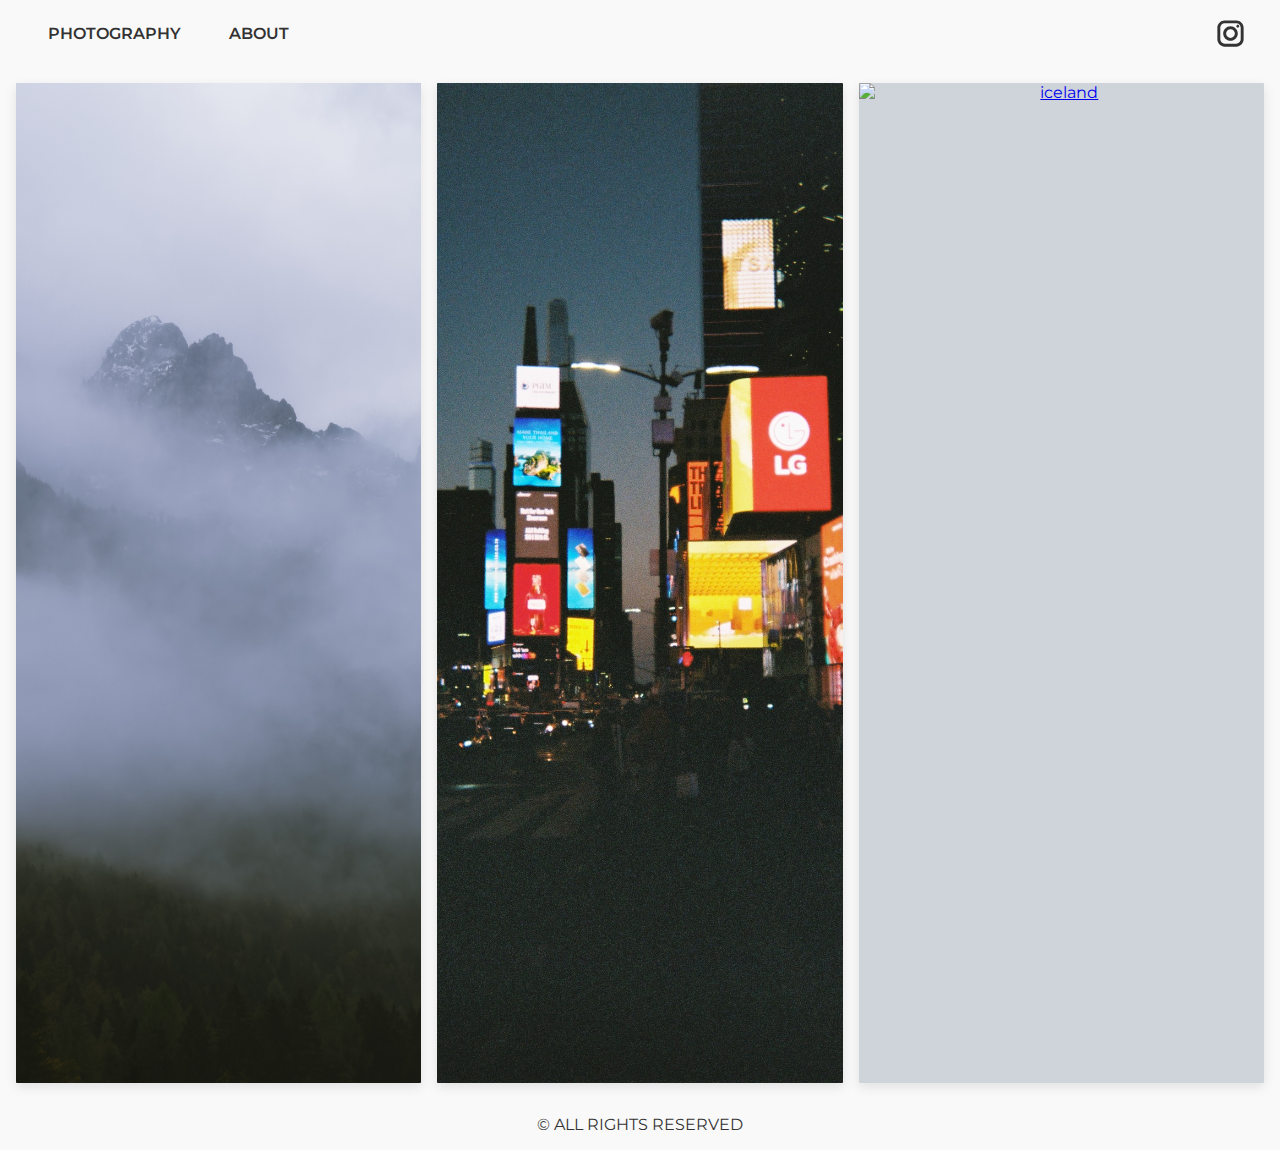
==== index.html @ f32a256e "first commit" ====
<!DOCTYPE html>
<html lang="en">

<head>
    <meta charset="UTF-8">
    <meta name="viewport" content="width=device-width, initial-scale=1.0">
    <title>@joaoamgaspar - work</title>
    <link href="https://fonts.googleapis.com/css2?family=Montserrat:wght@400;700&display=swap" rel="stylesheet">
    <link rel="stylesheet" href="css/styles.css"> <!-- Link to the updated CSS file -->
</head>

<body>
    <header>
        <nav>
            <ul>
                <li><a href="index.html">PHOTOGRAPHY</a></li>
                <li><a href="about.html">ABOUT</a></li>
            </ul>
            <!-- Instagram Icon -->
            <a href="https://www.instagram.com/joaoamgaspar" target="_blank" class="instagram-link"
                aria-label="Visit my Instagram profile">
                <img src="assets/icons8-instagram.svg" alt="Instagram" class="instagram-icon">
            </a>
        </nav>
    </header>
    <main>
        <div class="photo-grid-placeholder">
            <a class="grid-item" href="slovenia.html">
                <img src="images/slovenia/slovenia-001.jpg" alt="slovenia">
                <div class="photo-text">
                    <div class="location">SLOVENIA</div>
                    <div class="year">2024</div>
                </div>
            </a>
            <a class="grid-item" href="newyork35.html">
                <img src="images/nyc35mm/nyc-001.JPG" alt="newyork35">
                <div class="photo-text">
                    <div class="location">NEW YORK 35MM</div>
                    <div class="year">2024</div>
                </div>
            </a>
            <a class="grid-item" href="slovenia.html">
                <img src="images/iceland/iceland-001.jpg" alt="iceland">
                <div class="photo-text">
                    <div class="location">ICELAND</div>
                    <div class="year">2023</div>
                </div>
            </a>
            <!-- Add more images as needed -->
        </div>
    </main>


    <footer>
        <p>&copy; ALL RIGHTS RESERVED</p>
    </footer>

    <script src="script.js"></script>

</body>

</html>
---- css/styles.css ----
/* General Styles */
* {
    margin: 0;
    padding: 0;
    box-sizing: border-box;
}

body {
    font-family: 'Montserrat', sans-serif;
    background-color: #f9f9f9;
    display: flex;
    flex-direction: column;
    min-height: 100vh; /* Ensures the page fills the viewport */
    color: #333;
    justify-content: center;
}

/* Header */
header {
    background-color: #f9f9f9;
    color: #333;
    text-align: center;
    font-weight: bold; /* Make the header text bold */    
}

header h1 {
    font-size: 1.8rem;
    margin: 0; /* Remove default margin from header text */
}

/* Navigation Bar Styles */
nav {
    display: flex;
    justify-content: space-between; /* Push navigation items and Instagram to opposite sides */
    align-items: center;
    padding: 1rem 2rem;
}

/* Instagram Icon Link */
.instagram-link {
    display: flex;
    align-items: center;
    justify-content: center;
    text-decoration: none; /* Remove underline */
}

/* Instagram Icon Styling */
.instagram-icon {
    width: 35px; /* Set the size of the Instagram icon */
    height: 35px; /* Maintain the aspect ratio */
    transition: transform 0.3s ease; /* Smooth hover effect */
}

.instagram-link:hover .instagram-icon {
    transform: scale(1.1); /* Slightly zoom the icon on hover */
}

nav ul {
    display: flex; /* Arrange list items in a row */
    list-style: none;
    gap: 1rem; /* Add space between links */
}

nav ul li a {
    text-decoration: none;
    color: #333;
    font-weight: 600;
    padding: 0.5rem 1rem;
    border-radius: 5px;
    transition: background-color 0.3s ease;
}

/* Main Section */
main {
    flex: 1; /* Ensures this section grows to fill remaining space */
    padding: 1rem;
    display: flex;
    flex-direction: column;
    justify-content: center;
    align-items: center;
    background-color: #f9f9f9;
    text-align: center;
    width: 100%;
    height: 100%;
}

/* Grid Layout */
.photo-grid-placeholder {
    display: grid; /* Use CSS Grid */
    grid-template-columns: repeat(3, 1fr); /* 3 equal columns */
    gap: 1rem; /* Space between grid items */
    padding: 0rem;
    justify-items: center; /* Center items in their grid cells */
}

/* Grid Item Styling */
.photo-grid-placeholder .grid-item {
    position: relative;
    width: 100%; /* Responsive width */
    max-width: 780px; /* Optional: limit the maximum width of each grid item */
    height: 1000px;
    aspect-ratio: 3 / 2; /* Maintain 3:2 aspect ratio */
    background-color: #ced4da; /* Placeholder background color */
    display: flex;
    justify-content: center;
    align-items: center;
    overflow: hidden; /* Crop overflowing content */
    transition: transform 0.3s ease; /* Smooth hover effect */
    box-shadow: 0 4px 12px rgba(0, 0, 0, 0.1); /* Optional shadow for depth */
    border-radius: 1px; /* Optional rounded corners */
}

/* Image Styling */
.photo-grid-placeholder .grid-item img {
    width: 100%; /* Ensure the image fills the width of the container */
    height: 100%; /* Ensure the image fills the height of the container */
    object-fit: cover; /* Ensures the image covers the entire grid item */
}

/* Hover Effects */
.photo-grid-placeholder .grid-item:hover {
    transform: scale(1.02); /* Slight zoom effect on hover */
}

/* Overlay Effect on Hover */
.photo-grid-placeholder .grid-item::before {
    content: '';
    position: absolute;
    top: 0;
    left: 0;
    right: 0;
    bottom: 0;
    background-color: rgba(0, 0, 0, 0.3); /* Semi-transparent dark overlay */
    opacity: 0; /* Hidden by default */
    transition: opacity 0.3s ease;
    z-index: 1;
}

.photo-grid-placeholder .grid-item:hover::before {
    opacity: 1; /* Show overlay on hover */
}

/* Text on Hover */
.photo-grid-placeholder .grid-item .photo-text {
    position: absolute;
    color: white;
    text-align: center;
    opacity: 0;
    transition: opacity 0.3s ease;
    z-index: 2;
}

.photo-grid-placeholder .grid-item:hover .photo-text {
    opacity: 1; /* Show text on hover */
}

/* City Name and Year Styling */
.photo-grid-placeholder .grid-item .photo-text .location {
    font-size: 1.5rem; /* Large font for the location name */
    font-weight: bold;
    margin-bottom: 0.5rem;
}

.photo-grid-placeholder .grid-item .photo-text .year {
    font-size: 1rem; /* Smaller font for the year */
}

.photo-feed {
    display: grid;
    grid-template-columns: repeat(auto-fill, minmax(150px, 1fr)); /* Create flexible grid with fixed photo sizes */
    gap: 0.5rem; /* Space between photos */
    max-width: 90%; /* Ensure grid is centered with margins */
}

.photo-item {
    width: 100%; /* Grid item fills its column */
    aspect-ratio: 1 / 1; /* Enforce square shape for all items */
    overflow: hidden; /* Hide any overflow */
    background-color: #e0e0e0; /* Fallback background if no image */
}

.photo-item img {
    width: 100%;
    height: 100%;
    object-fit: cover; /* Ensures the image fills the container without distortion */
    object-position: center; /* Center the image inside the grid item */
    transition: transform 0.2s ease; /* Optional hover effect */
}

/* Remove hover effects */
.photo-item img:hover {
    transform: none; /* Disable zoom */
}

/* Responsive Adjustments */

/* For tablets (max-width: 1024px) */
@media (max-width: 1024px) {
    .photo-grid-placeholder {
        grid-template-columns: repeat(2, 1fr); /* 2 columns on tablets */
    }

}

/* For mobile devices (max-width: 768px) */
@media (max-width: 768px) {
    .photo-grid-placeholder {
        grid-template-columns: 1fr; /* 1 column on mobile */
        gap: 0.5;
    }

    main {
        padding: 0rem; /* Reduce padding in main content */
    }
}

/* Footer */
footer {
    background-color: #f9f9f9;
    color: #333;
    text-align: center;
    padding: 1rem;
}
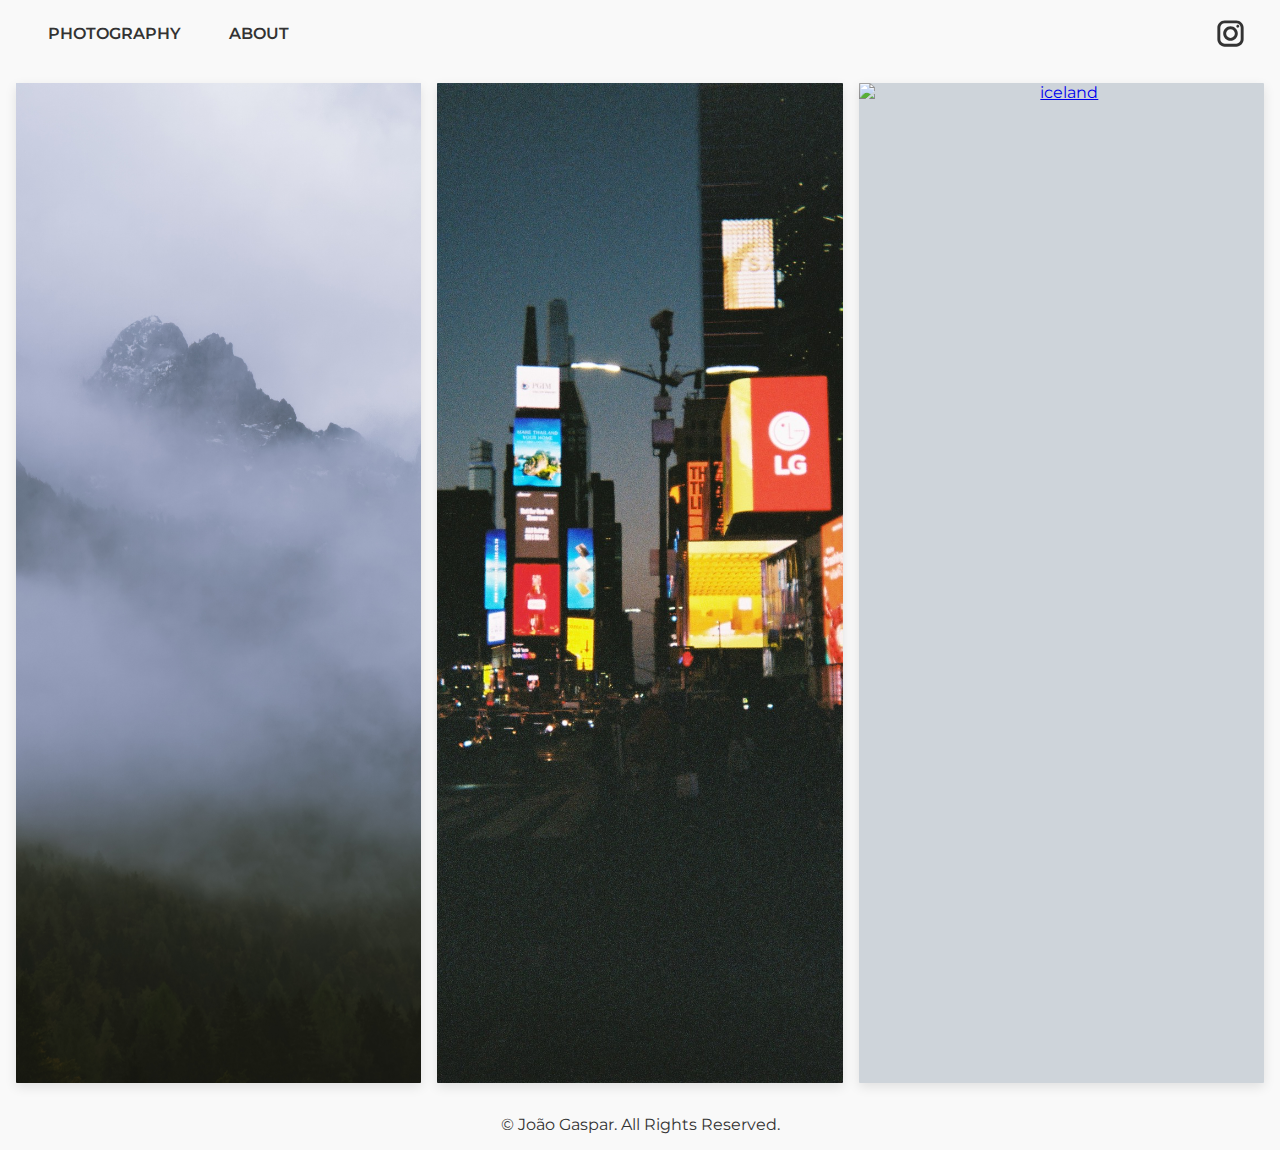
==== commit cf58b6e7: "changes to about section" ====
--- a/index.html
+++ b/index.html
@@ -52,7 +52,7 @@
 
 
     <footer>
-        <p>&copy; ALL RIGHTS RESERVED</p>
+        <p>&copy; João Gaspar. All Rights Reserved.</p>
     </footer>
 
     <script src="script.js"></script>
--- a/css/styles.css
+++ b/css/styles.css
@@ -192,6 +192,48 @@
     transform: none; /* Disable zoom */
 }
 
+/* About Me Section */
+.about-me {
+    display: flex;
+    flex-direction: column;
+    align-items: left;
+    justify-content: left;
+    text-align: left;
+    padding: 2rem;
+    background-color: #f9f9f9;
+}
+
+.about-content {
+    display: flex;
+    flex-direction: column;
+    align-items: center;
+    gap: 1.5rem; /* Space between image and text */
+    max-width: 750px; /* Restrict content width for readability */
+    margin: 0 auto; /* Center the content horizontally */
+}
+
+.profile-pic {
+    width: 1500px; /* Control image width */
+    height: 700px; /* Control image height */
+    object-fit: cover; /* Ensure the image maintains its aspect ratio */
+    box-shadow: 0 4px 12px rgba(0, 0, 0, 0.1); /* Optional: Add shadow for depth */
+    transition: transform 0.3s ease; /* Smooth zoom on hover */
+}
+
+.bio {
+    font-size: 1rem; /* Set font size for the bio */
+    line-height: 1.6; /* Improve text readability */
+    color: #555; /* Slightly lighter color for text */
+}
+
+/* Footer */
+footer {
+    background-color: #f9f9f9;
+    color: #333;
+    text-align: center;
+    padding: 1rem;
+}
+
 /* Responsive Adjustments */
 
 /* For tablets (max-width: 1024px) */
@@ -212,12 +254,4 @@
     main {
         padding: 0rem; /* Reduce padding in main content */
     }
-}
-
-/* Footer */
-footer {
-    background-color: #f9f9f9;
-    color: #333;
-    text-align: center;
-    padding: 1rem;
 }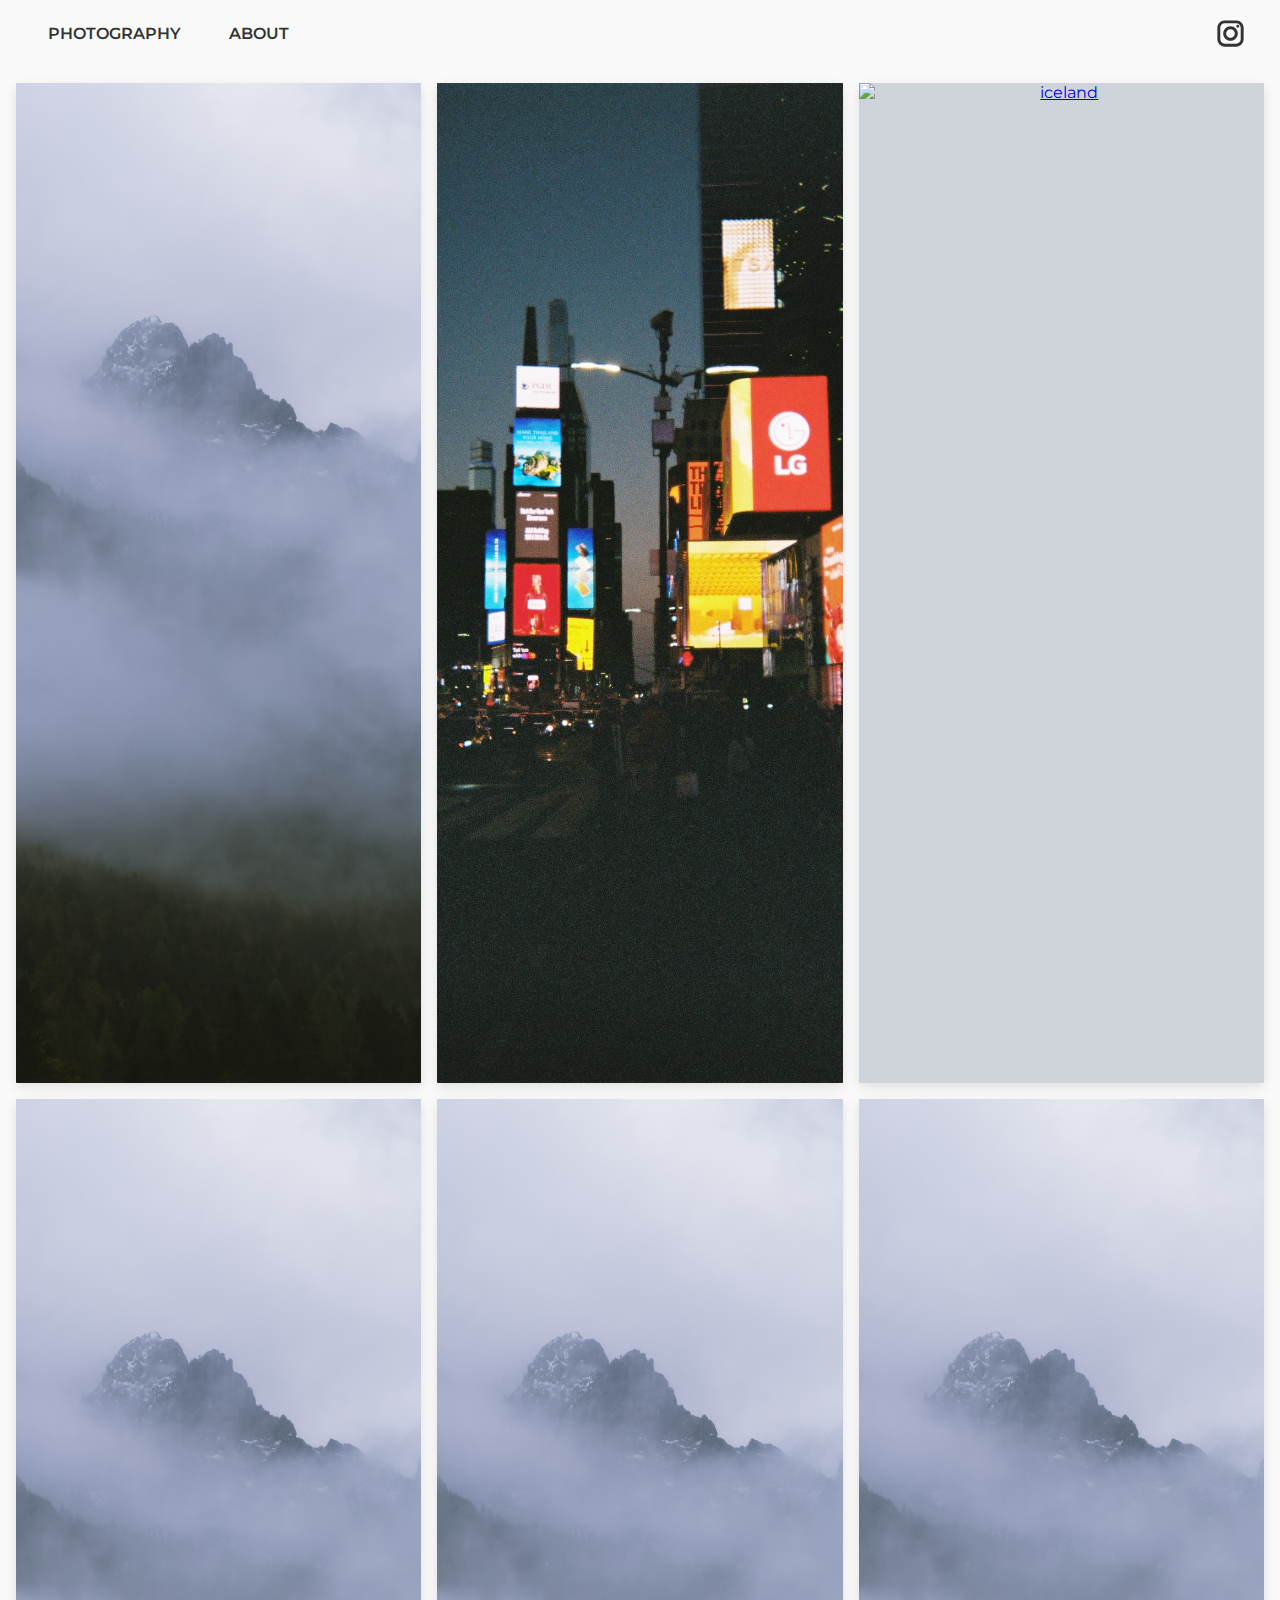
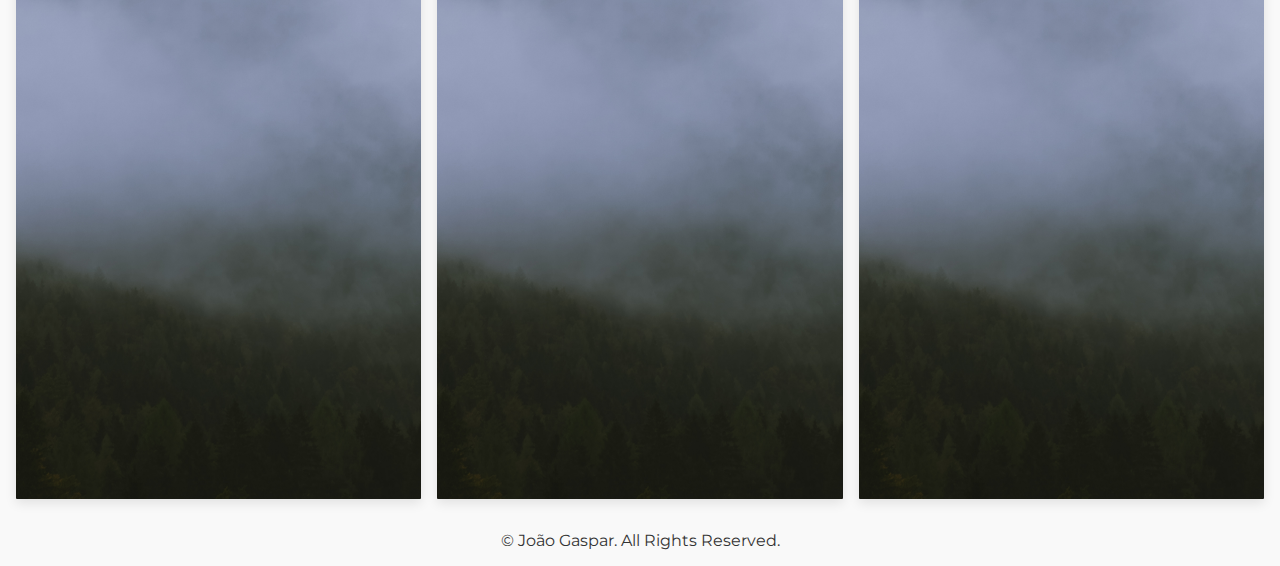
==== commit 440716e8: "added more locations" ====
--- a/index.html
+++ b/index.html
@@ -46,6 +46,27 @@
                     <div class="year">2023</div>
                 </div>
             </a>
+            <a class="grid-item" href="slovenia.html">
+                <img src="images/slovenia/slovenia-001.jpg" alt="slovenia">
+                <div class="photo-text">
+                    <div class="location">LONDON</div>
+                    <div class="year">2022</div>
+                </div>
+            </a>
+            <a class="grid-item" href="slovenia.html">
+                <img src="images/slovenia/slovenia-001.jpg" alt="slovenia">
+                <div class="photo-text">
+                    <div class="location">SCOTLAND</div>
+                    <div class="year">2019</div>
+                </div>
+            </a>
+            <a class="grid-item" href="slovenia.html">
+                <img src="images/slovenia/slovenia-001.jpg" alt="slovenia">
+                <div class="photo-text">
+                    <div class="location">PHILIPPINES</div>
+                    <div class="year">2018</div>
+                </div>
+            </a>
             <!-- Add more images as needed -->
         </div>
     </main>
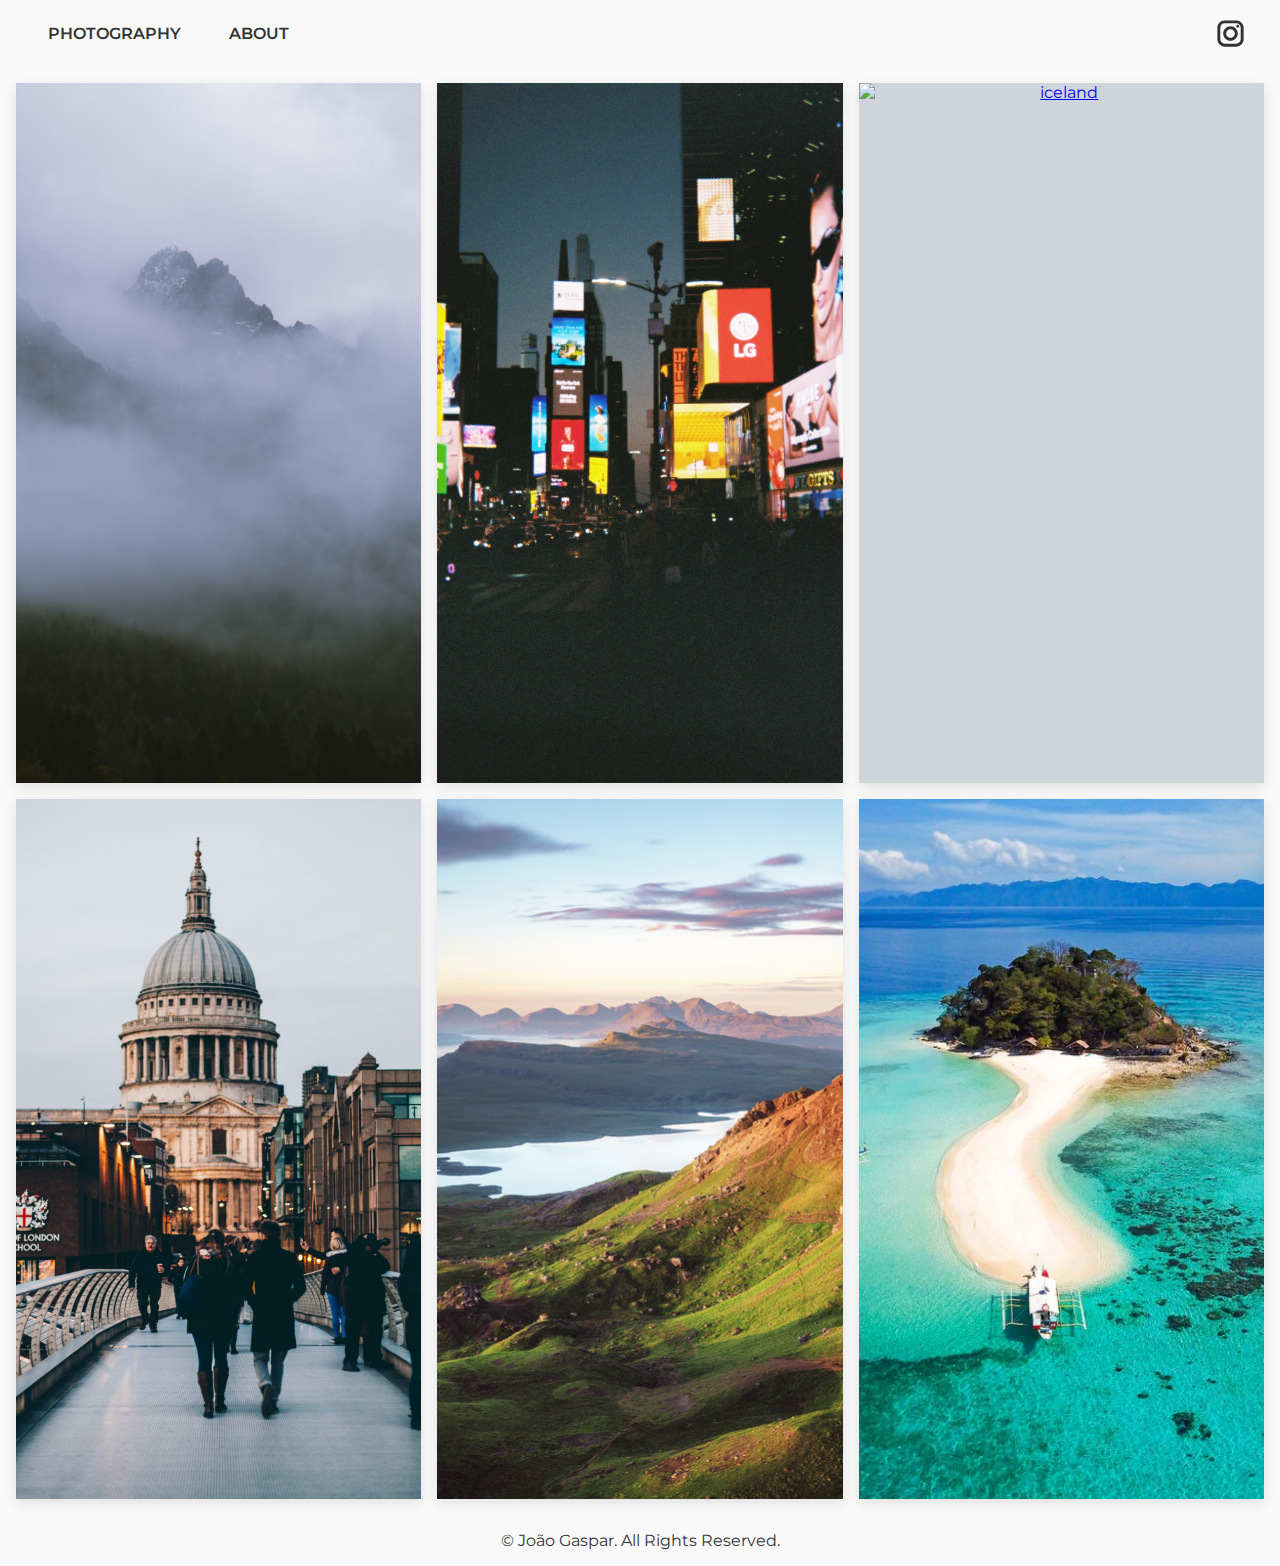
==== commit bf31085a: "adjusted css for mobile responsiveness; added more photos as placeholders" ====
--- a/index.html
+++ b/index.html
@@ -47,21 +47,21 @@
                 </div>
             </a>
             <a class="grid-item" href="slovenia.html">
-                <img src="images/slovenia/slovenia-001.jpg" alt="slovenia">
+                <img src="images/london/london-001.jpg" alt="slovenia">
                 <div class="photo-text">
                     <div class="location">LONDON</div>
                     <div class="year">2022</div>
                 </div>
             </a>
             <a class="grid-item" href="slovenia.html">
-                <img src="images/slovenia/slovenia-001.jpg" alt="slovenia">
+                <img src="images/scotland/scotland-001.jpg" alt="slovenia">
                 <div class="photo-text">
                     <div class="location">SCOTLAND</div>
                     <div class="year">2019</div>
                 </div>
             </a>
             <a class="grid-item" href="slovenia.html">
-                <img src="images/slovenia/slovenia-001.jpg" alt="slovenia">
+                <img src="images/philippines/philippines-001.jpg" alt="slovenia">
                 <div class="photo-text">
                     <div class="location">PHILIPPINES</div>
                     <div class="year">2018</div>
--- a/css/styles.css
+++ b/css/styles.css
@@ -97,8 +97,8 @@
 .photo-grid-placeholder .grid-item {
     position: relative;
     width: 100%; /* Responsive width */
-    max-width: 780px; /* Optional: limit the maximum width of each grid item */
-    height: 1000px;
+    max-width: 500px; /* Optional: limit the maximum width of each grid item */
+    height: 700px;
     aspect-ratio: 3 / 2; /* Maintain 3:2 aspect ratio */
     background-color: #ced4da; /* Placeholder background color */
     display: flex;
@@ -107,7 +107,6 @@
     overflow: hidden; /* Crop overflowing content */
     transition: transform 0.3s ease; /* Smooth hover effect */
     box-shadow: 0 4px 12px rgba(0, 0, 0, 0.1); /* Optional shadow for depth */
-    border-radius: 1px; /* Optional rounded corners */
 }
 
 /* Image Styling */
@@ -236,19 +235,15 @@
 
 /* Responsive Adjustments */
 
-/* For tablets (max-width: 1024px) */
-@media (max-width: 1024px) {
-    .photo-grid-placeholder {
-        grid-template-columns: repeat(2, 1fr); /* 2 columns on tablets */
-    }
-
-}
-
 /* For mobile devices (max-width: 768px) */
 @media (max-width: 768px) {
     .photo-grid-placeholder {
         grid-template-columns: 1fr; /* 1 column on mobile */
-        gap: 0.5;
+        gap: 0.5rem;
+    }
+
+    .photo-grid-placeholder .grid-item {
+        height: 600px;
     }
 
     main {
